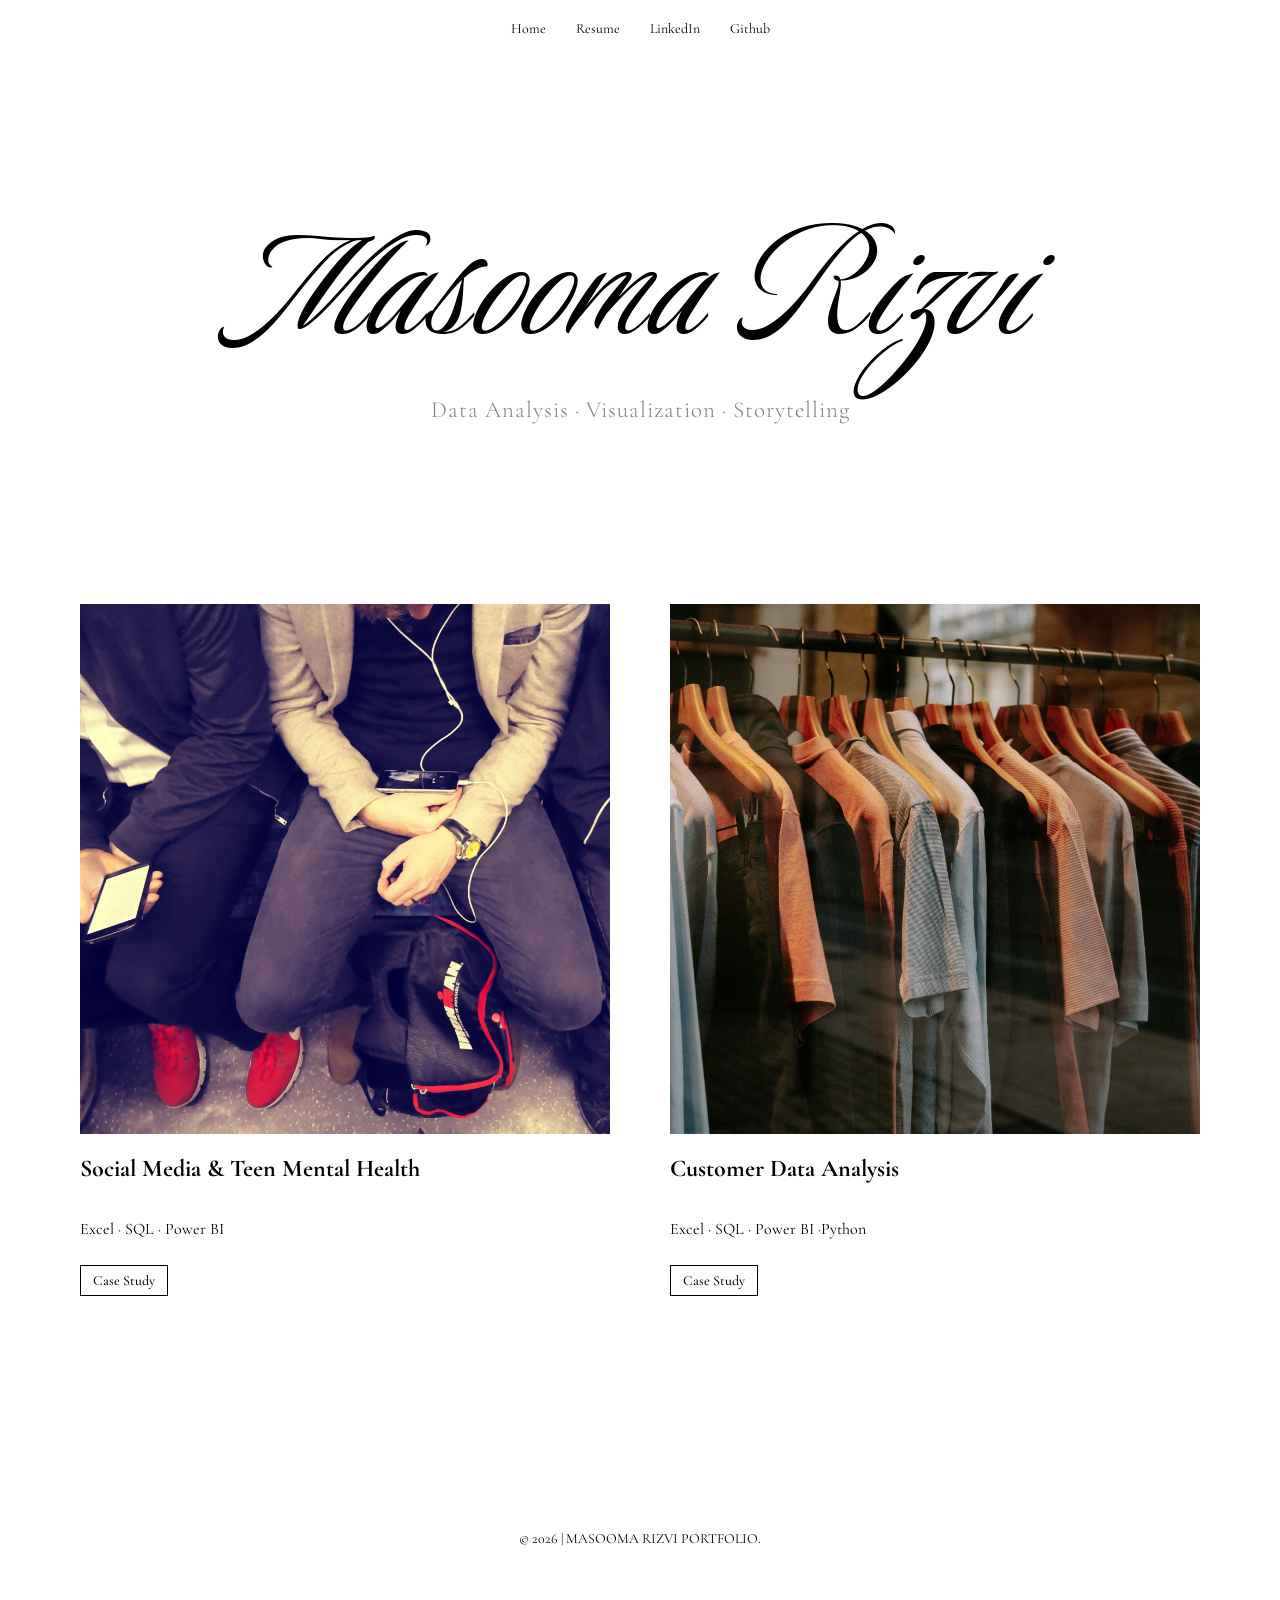
==== index.html @ 19cec470 "Data Analysis Portfolio Initialization" ====
<!DOCTYPE html>
<html lang="en">
<head>
  <meta charset="UTF-8" />
  <meta name="viewport" content="width=device-width, initial-scale=1.0"/>
  <title>Masooma Rizvi Portfolio</title>
  <link href="https://fonts.googleapis.com/css2?family=Cormorant+Garamond:wght@400;700&display=swap" rel="stylesheet">
  <link rel="stylesheet" href="css/styles.css" />
  <link rel="icon" type="image/x-icon" href="images/logo.png">
</head>
 <header class="nav-container">
  <a href="index.html" class="logo">MASOOMA RIZVI</a>
  <nav class="nav">
  <ul>
    <li><a href="index.html">Home</a></li>
    <li><a href="Masooma Rizvi _ Resume 2026 _ LinkedIn .pdf" target="_blank">Resume</a></li>
    <li><a href="https://www.linkedin.com/in/masooma-r-2693ab368" target="_blank">LinkedIn</a></li>
    <li><a href="https://github.com/msm-rzv" target="_blank">Github</a></li>
  </ul>
</nav>
</header>
<body>

<header class="intro">
  <h1>Masooma Rizvi</h1>
  <p class="tagline">Data Analysis · Visualization · Storytelling</p>
</header>

<section class="projects">

  <div class="project-wrapper">
    <div class="project">
      <a href="TeenMentalHealth.html">
        <img src="Images/TeenMentalHealth.jpg" alt="Teen Mental Health project image">
      </a>
    </div>
    <h2 class="project-title">Social Media & Teen Mental Health</h2>
    <p class="project-description">Excel · SQL · Power BI</p>
    <div class="buttons">
      <a href="TeenMentalHealth.html">Case Study</a>
    </div>
  </div>


<div class="project-wrapper">
  <div class="project">
    <a href="CustomerAnalysis.html">
    <img src="Images/CustomerAnalysis.jpg" alt="Customer Analysis project image">
    </a>
  </div>
  <h2 class="project-title">Customer Data Analysis</h2>
  <p class="project-description">Excel · SQL · Power BI ·Python </p>
  <div class="buttons">
    <a href="TeenMentalHealth.html">Case Study</a>
  </div>
</div>

</section>

<footer class="site-footer">
  <p>&copy; 2026 | MASOOMA RIZVI PORTFOLIO.</p>
</footer>

</body>
</html>
---- css/styles.css ----
@import url('https://fonts.googleapis.com/css2?family=Luxurious+Script&family=Cormorant+Garamond:wght@300;400;700&display=swap');

body {
  font-family: 'Cormorant Garamond', serif;
  margin: 0;
  background-color: #fff;
  color: #000;
  overflow-x: hidden;
}

/* ========== CENTERED NAVIGATION - NO LOGO (from lafs.css) ========== */
.nav-container {
  font-family: 'Cormorant Garamond', serif;
  position: absolute;
  top: 20px;
  left: 0;
  right: 0;
  display: flex;
  justify-content: center;
  align-items: center;
  padding: 0 20px;
  font-size: 14px;
  z-index: 100;
  opacity: 0;
  animation: fadeInDown 1s ease forwards;
  animation-delay: 0.2s;
}

.logo {
  display: none;
}

.nav ul {
  list-style: none;
  padding: 0;
  margin: 0;
  display: flex;
  gap: 30px;
}

.nav li {
  opacity: 0;
  transform: translateY(-10px);
  animation: fadeInDown 0.6s ease forwards;
}

.nav li:nth-child(1) { animation-delay: 0.3s; }
.nav li:nth-child(2) { animation-delay: 0.4s; }
.nav li:nth-child(3) { animation-delay: 0.5s; }
.nav li:nth-child(4) { animation-delay: 0.6s; }

.nav a {
  text-decoration: none;
  color: #000;
  position: relative;
  transition: color 0.3s ease;
}

.nav a::after {
  content: '';
  position: absolute;
  width: 0;
  height: 1px;
  bottom: -3px;
  left: 50%;
  background-color: #000;
  transition: all 0.3s ease;
  transform: translateX(-50%);
}

.nav a:hover::after {
  width: 100%;
}

.nav a:hover {
  color: #808080;
}

/* Beautiful intro animations */
.intro {
  text-align: center;
  margin-top: 180px;
  margin-bottom: 100px;
}

.intro h1 {
  font-family: 'Luxurious Script', cursive;
  font-size: 180px;
  font-weight: 400;
  margin: 0;
  color: #000;
  letter-spacing: 2px;
  opacity: 0;
  transform: translateY(30px);
  animation: fadeInUp 1s ease forwards;
  animation-delay: 0.4s;
  position: relative;
  z-index: 2;
}

.intro .tagline {
  font-family: 'Cormorant Garamond', serif;
  font-size: 23px;
  font-weight: 300;
  margin-top: 0px;
  color: #808080;
  letter-spacing: 1px;
  opacity: 0;
  transform: translateY(20px);
  animation: fadeInUp 1s ease forwards;
  animation-delay: 0.7s;
  position: relative;
  z-index: 1;
}

/* Project animations */
.project-wrapper {
  display: flex;
  flex-direction: column;
  align-items: left;
  opacity: 0;
  transform: translateY(40px);
  animation: fadeInUp 0.8s ease forwards;
}

.project-wrapper:nth-of-type(1) {
  animation-delay: 1s;
}

.project-wrapper:nth-of-type(2) {
  animation-delay: 1.15s;
}

/* Project image styles */
.project-wrapper:nth-of-type(1) .project img {
  transition: transform 0.5s ease;
}
.project-wrapper:nth-of-type(1) .project img:hover {
  transform: scale(1.03);
}

.project-wrapper:nth-of-type(2) .project img {
  transition: transform 0.5s ease;
}
.project-wrapper:nth-of-type(2) .project img:hover {
  transform: scale(1.03);
}

.projects {
  display: grid;
  grid-template-columns: repeat(2, 1fr);
  gap: 60px;
  padding: 80px;
  max-width: 1200px;
  margin: 0 auto;
}

.project {
  width: 100%;
  aspect-ratio: 1 / 1;
  overflow: hidden;
}
.project a {
  display: block;
  width: 100%;
  height: 100%;
}

.project img {
  width: 100%;
  height: 100%;
  object-fit: cover;
  display: block;
  margin-bottom: 0;
}

.project img:hover {
  transform: scale(1.03);
  transition: transform 0.3s ease;
}

.project title {
  margin-bottom: 0;
  font-size: 18px;
}
/* ========== BUTTONS WITH SLIDE EFFECT (from lafs.css) ========== */
.buttons {
  margin-top: 10px;
  display: flex;
  gap: 10px;
  flex-wrap: wrap;
}

.buttons a {
  text-decoration: none;
  font-size: 14px;
  padding: 6px 12px;
  border: 1px solid #000;
  color: #000;
  font-weight: 500;
  position: relative;
  overflow: hidden;
  transition: all 0.4s cubic-bezier(0.4, 0, 0.2, 1);
}

.buttons a::before {
  content: '';
  position: absolute;
  top: 0;
  left: -100%;
  width: 100%;
  height: 100%;
  background-color: #000;
  transition: left 0.4s cubic-bezier(0.4, 0, 0.2, 1);
  z-index: -1;
}

.buttons a:hover::before {
  left: 0;
}

.buttons a:hover {
  color: #fff;
  transform: translateY(-4px);
  box-shadow: 0 8px 20px rgba(0,0,0,0.25);
}

.site-footer {
  text-align: center;
  padding: 40px 30px;
  margin-top: 100px;
  font-size: 14px;
  font-family: 'Cormorant Garamond', serif;
  opacity: 0;
  animation: fadeInUp 0.8s ease forwards;
  animation-delay: 1.6s;
}

/* ========== KEYFRAME ANIMATIONS ========== */
@keyframes fadeInUp {
  to {
    opacity: 1;
    transform: translateY(0);
  }
}

@keyframes fadeInDown {
  from {
    opacity: 0;
    transform: translateY(-20px);
  }
  to {
    opacity: 1;
    transform: translateY(0);
  }
}

/* ========== MOBILE STYLES ========== */
@media (max-width: 768px) {
  .nav-container {
    position: static;
    flex-direction: column;
    padding: 15px;
    align-items: center;
  }
  
  .logo {
    display: none;
  }
  
  .nav ul {
    margin-top: 15px;
    flex-wrap: wrap;
    justify-content: center;
    gap: 15px;
  }

  .intro {
    margin-top: 80px;
    margin-bottom: 40px;
    padding: 0 15px;
  }
  
  .intro h1 {
    font-size: 60px;
    margin-bottom: 15px;
  }
  
  .intro .tagline {
    font-size: 15px;
  }
  
  .projects {
    grid-template-columns: 1fr;
    padding: 0 15px 20px;
    gap: 30px;
  }
  
  .project {
    width: calc(100% - 10px);
    height: auto;
    padding: 12px;
    margin: 0 auto;
  }

  .project-title {
    font-size: 16px;
  }
  
  .project-description {
    font-size: 13px;
  }

  .nav {
    width: 100%;
    display: flex;
    justify-content: center;
  }
  
  .nav ul {
    display: flex;
    flex-wrap: wrap;
    justify-content: center;
    gap: 15px;
    margin-top: 15px;
    padding: 0;
    width: 100%;
    max-width: 400px;
  }
  
  .nav li {
    margin: 0;
  }

  .project-wrapper .project img {
    transform: none !important;
  }
}
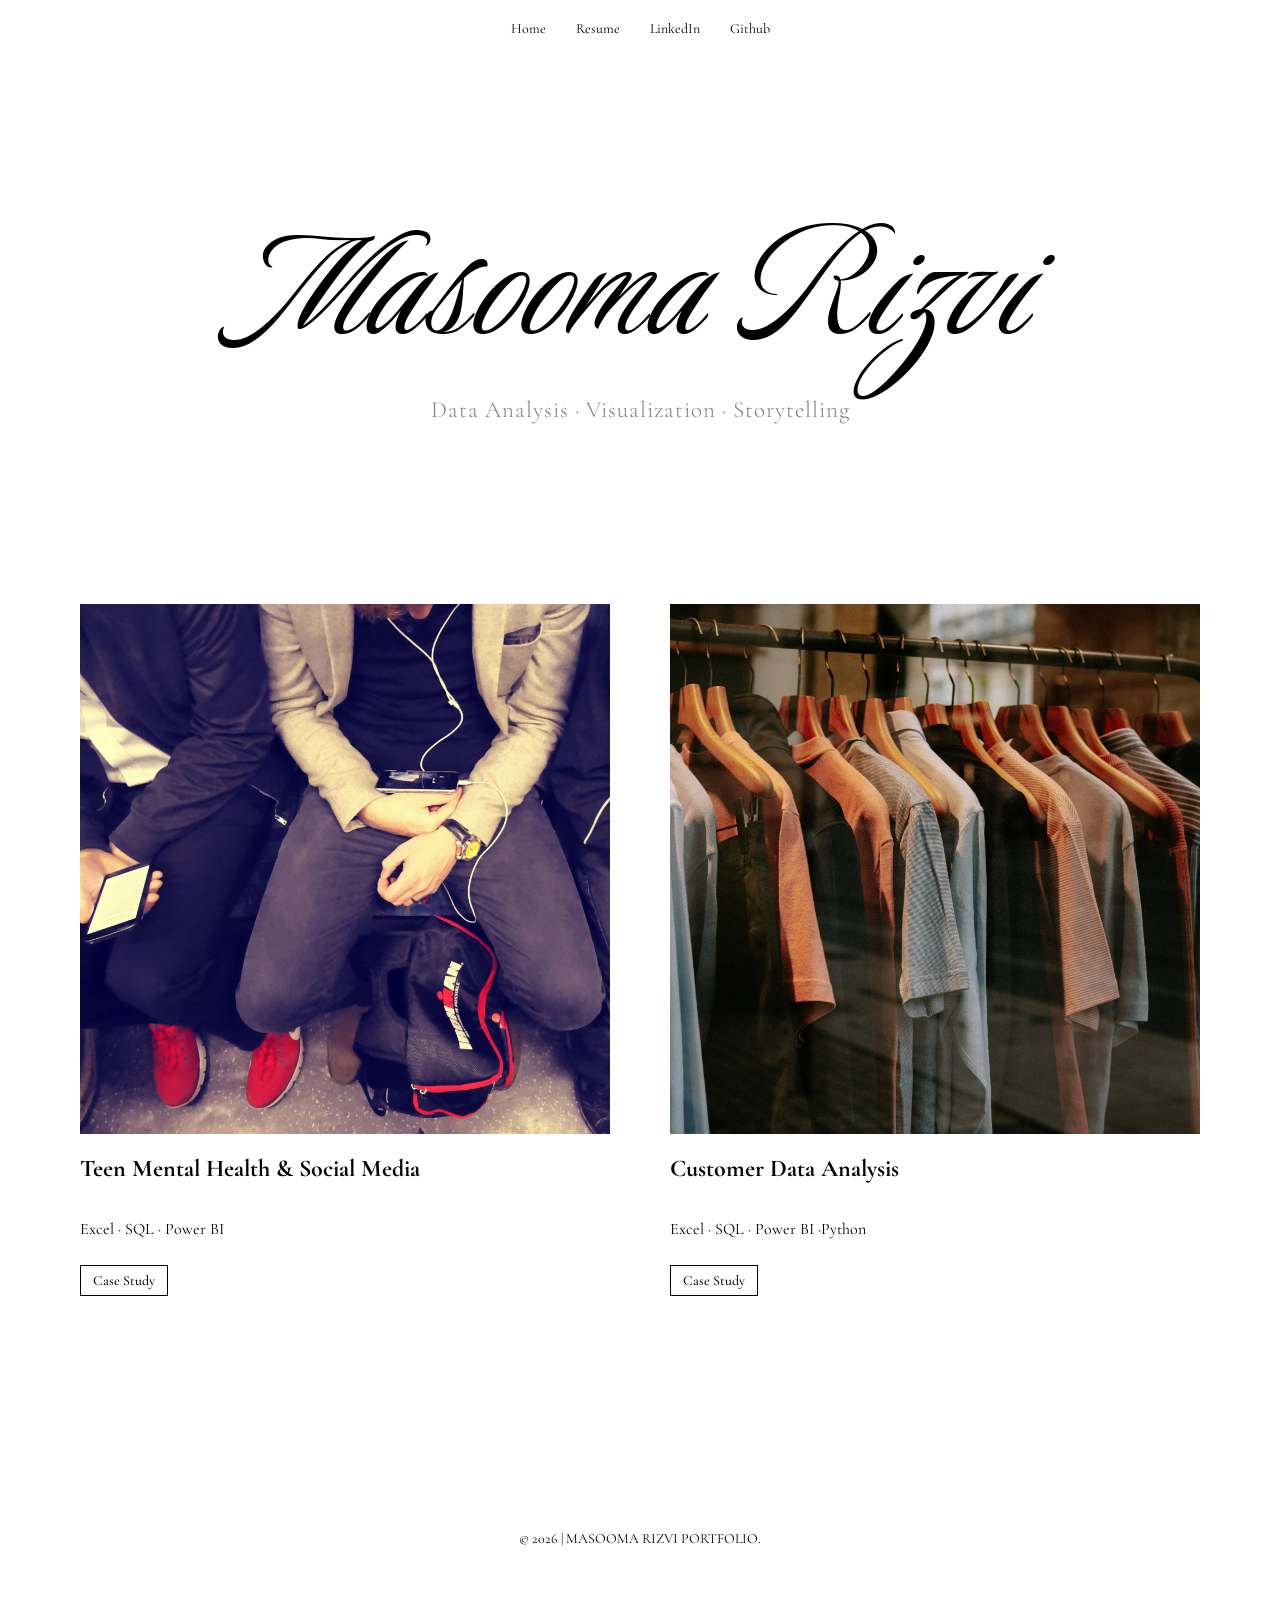
==== commit 3225af77: "adding images, small fixes" ====
--- a/index.html
+++ b/index.html
@@ -34,7 +34,7 @@
         <img src="Images/TeenMentalHealth.jpg" alt="Teen Mental Health project image">
       </a>
     </div>
-    <h2 class="project-title">Social Media & Teen Mental Health</h2>
+    <h2 class="project-title">Teen Mental Health & Social Media</h2>
     <p class="project-description">Excel · SQL · Power BI</p>
     <div class="buttons">
       <a href="TeenMentalHealth.html">Case Study</a>
--- a/css/styles.css
+++ b/css/styles.css
@@ -182,6 +182,7 @@
 .project title {
   margin-bottom: 0;
   font-size: 18px;
+  font-weight: 100;
 }
 /* ========== BUTTONS WITH SLIDE EFFECT (from lafs.css) ========== */
 .buttons {
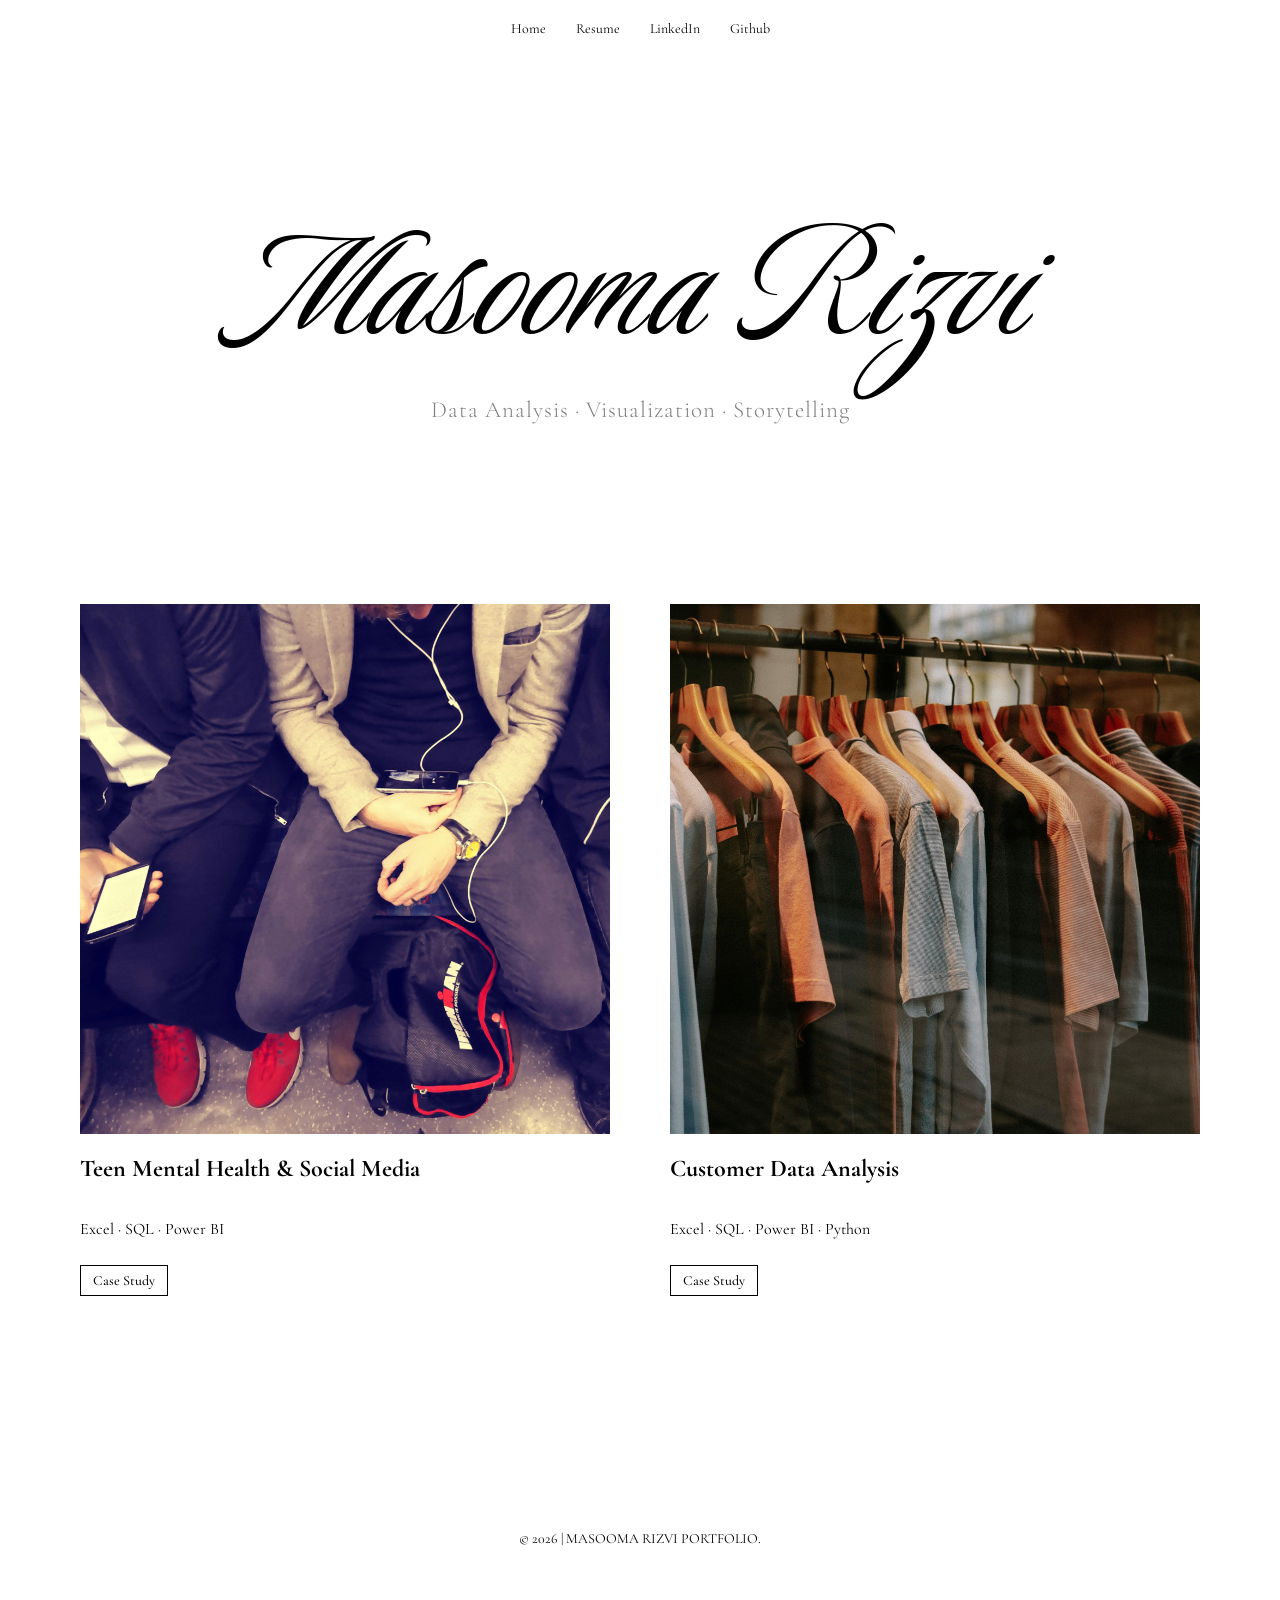
==== commit a1ccf247: "Adding document, other fixes" ====
--- a/index.html
+++ b/index.html
@@ -49,9 +49,9 @@
     </a>
   </div>
   <h2 class="project-title">Customer Data Analysis</h2>
-  <p class="project-description">Excel · SQL · Power BI ·Python </p>
+  <p class="project-description">Excel · SQL · Power BI · Python </p>
   <div class="buttons">
-    <a href="TeenMentalHealth.html">Case Study</a>
+    <a href="CustomerAnalysis.html">Case Study</a>
   </div>
 </div>
 
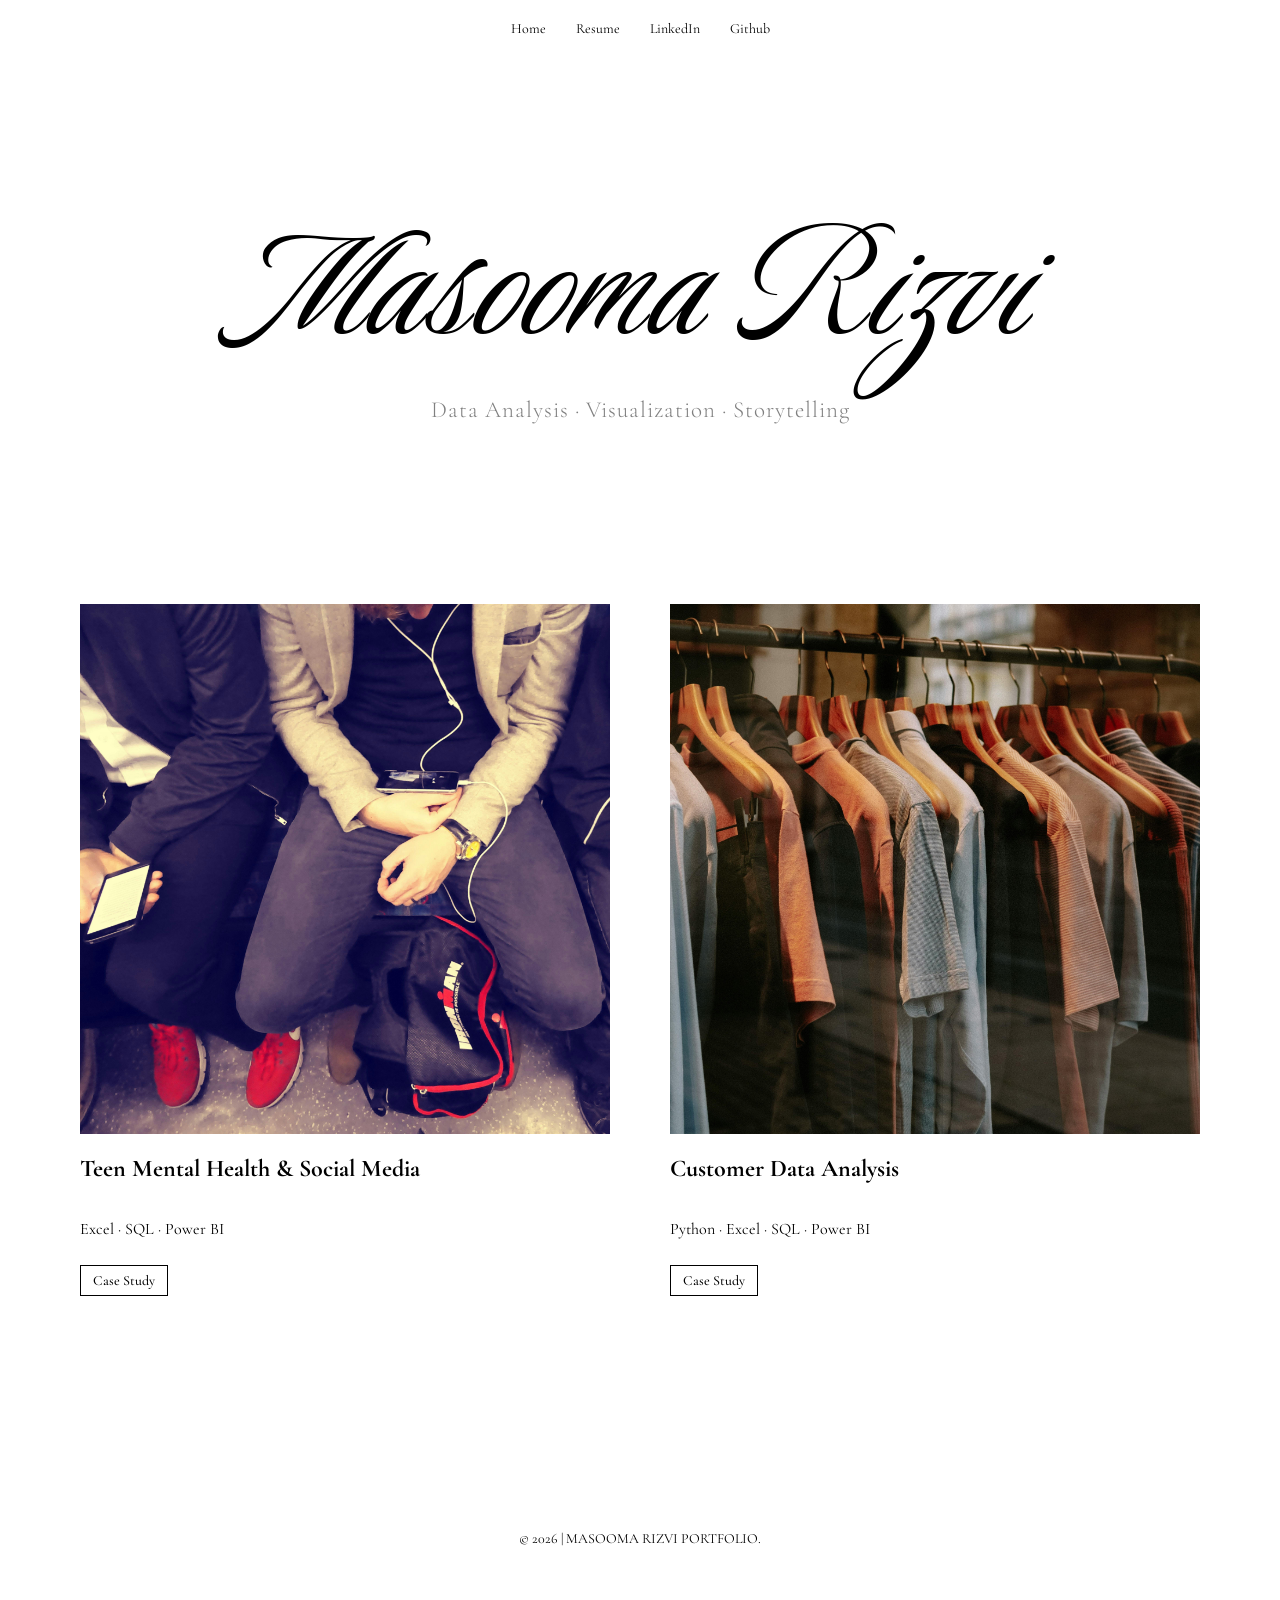
==== commit c0ed5f36: "project description edits" ====
--- a/index.html
+++ b/index.html
@@ -49,7 +49,7 @@
     </a>
   </div>
   <h2 class="project-title">Customer Data Analysis</h2>
-  <p class="project-description">Excel · SQL · Power BI · Python </p>
+  <p class="project-description">Python · Excel · SQL · Power BI </p>
   <div class="buttons">
     <a href="CustomerAnalysis.html">Case Study</a>
   </div>
